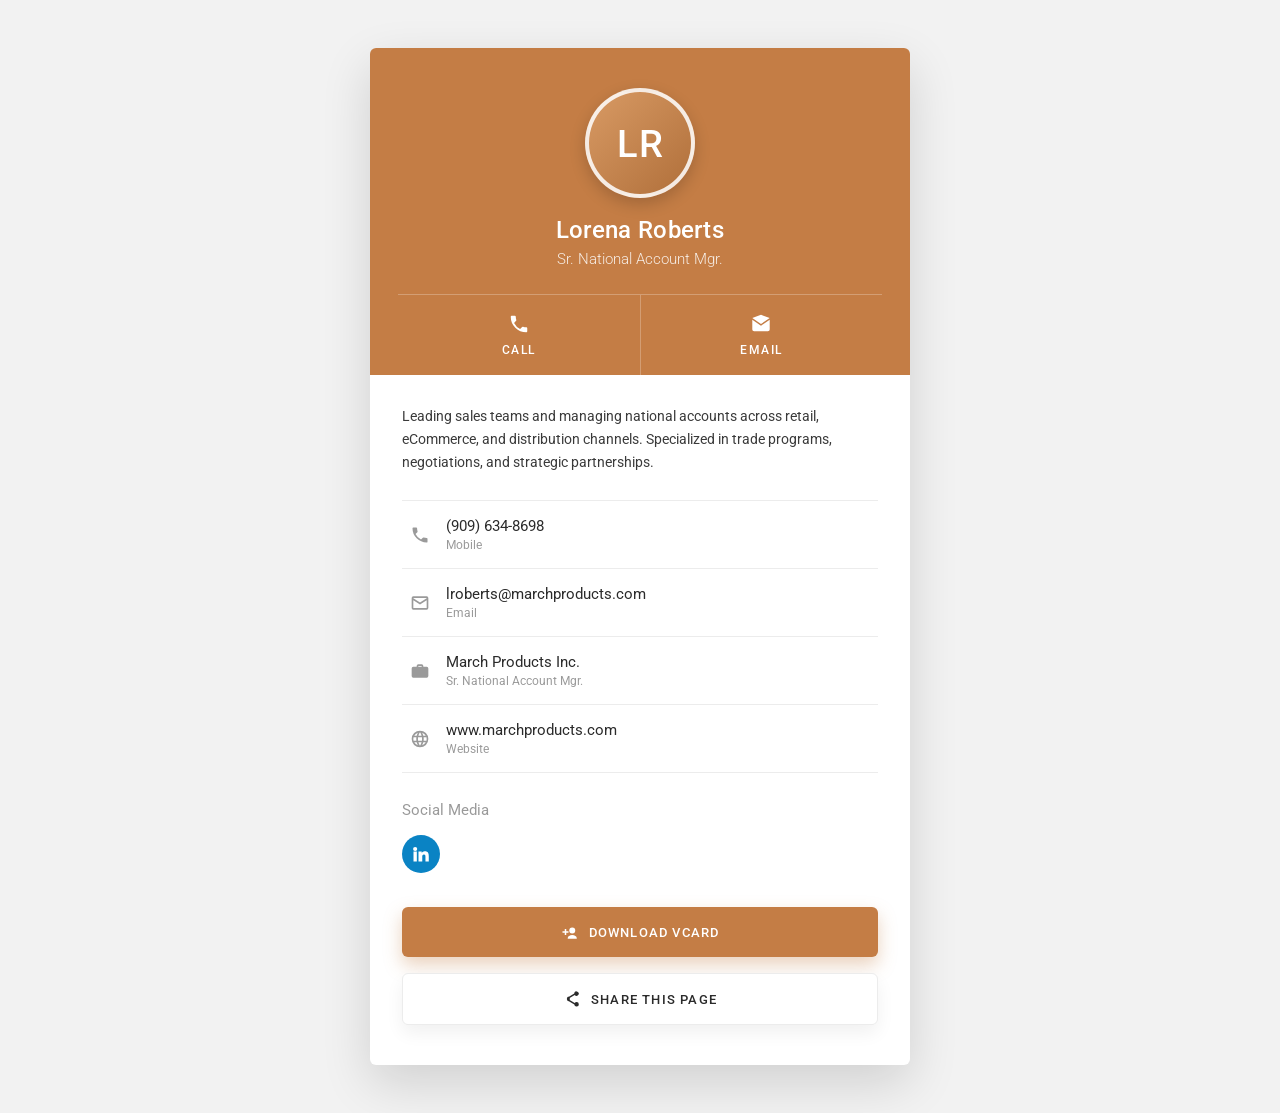
==== index.html @ 9d454ea3 "Add digital business card template Self-contained HTML/CSS/JS digital business card matching the des" ====
<!DOCTYPE html>
<html lang="en">
<head>
  <meta charset="UTF-8" />
  <meta name="viewport" content="width=device-width, initial-scale=1.0" />
  <title>Lorena Roberts — Digital Business Card</title>
  <meta name="description" content="Lorena Roberts, Sr. National Account Mgr. at March Products Inc." />
  <link rel="preconnect" href="https://fonts.googleapis.com" />
  <link rel="preconnect" href="https://fonts.gstatic.com" crossorigin />
  <link href="https://fonts.googleapis.com/css2?family=Roboto:wght@300;400;500;700&display=swap" rel="stylesheet" />
  <link rel="stylesheet" href="styles.css" />
</head>
<body>
  <main class="card" id="card">
    <!-- Header -->
    <header class="card__header">
      <div class="avatar" id="avatar">
        <img
          src="photo.jpg"
          alt="Portrait of Lorena Roberts"
          id="avatarImg"
          onerror="this.remove()"
        />
        <span class="avatar__initials" id="avatarInitials">LR</span>
      </div>
      <h1 class="card__name" id="name">Lorena Roberts</h1>
      <p class="card__role" id="role">Sr. National Account Mgr.</p>

      <div class="quick-actions">
        <a class="quick-actions__btn" id="quickCall" href="tel:+19096348698" aria-label="Call">
          <svg viewBox="0 0 24 24" aria-hidden="true">
            <path d="M6.62 10.79a15.05 15.05 0 0 0 6.59 6.59l2.2-2.2a1 1 0 0 1 1.02-.24 11.36 11.36 0 0 0 3.57.57 1 1 0 0 1 1 1V20a1 1 0 0 1-1 1A17 17 0 0 1 3 4a1 1 0 0 1 1-1h3.5a1 1 0 0 1 1 1 11.36 11.36 0 0 0 .57 3.57 1 1 0 0 1-.25 1.02l-2.2 2.2Z"/>
          </svg>
          <span>Call</span>
        </a>
        <a class="quick-actions__btn" id="quickEmail" href="mailto:lroberts@marchproducts.com" aria-label="Email">
          <svg viewBox="0 0 24 24" aria-hidden="true">
            <path d="M2.5 5.5 12 12l9.5-6.5L12 2 2.5 5.5Zm0 1.8V18a2 2 0 0 0 2 2h15a2 2 0 0 0 2-2V7.3L12 13.8 2.5 7.3Z"/>
          </svg>
          <span>Email</span>
        </a>
      </div>
    </header>

    <!-- Body -->
    <section class="card__body">
      <p class="bio" id="bio">
        Leading sales teams and managing national accounts across retail,
        eCommerce, and distribution channels. Specialized in trade programs,
        negotiations, and strategic partnerships.
      </p>

      <ul class="details">
        <li class="detail">
          <span class="detail__icon" aria-hidden="true">
            <svg viewBox="0 0 24 24"><path d="M6.62 10.79a15.05 15.05 0 0 0 6.59 6.59l2.2-2.2a1 1 0 0 1 1.02-.24 11.36 11.36 0 0 0 3.57.57 1 1 0 0 1 1 1V20a1 1 0 0 1-1 1A17 17 0 0 1 3 4a1 1 0 0 1 1-1h3.5a1 1 0 0 1 1 1 11.36 11.36 0 0 0 .57 3.57 1 1 0 0 1-.25 1.02l-2.2 2.2Z"/></svg>
          </span>
          <a class="detail__main" href="tel:+19096348698">(909) 634-8698</a>
          <span class="detail__label">Mobile</span>
        </li>
        <li class="detail">
          <span class="detail__icon" aria-hidden="true">
            <svg viewBox="0 0 24 24"><path d="M4 4h16a2 2 0 0 1 2 2v12a2 2 0 0 1-2 2H4a2 2 0 0 1-2-2V6a2 2 0 0 1 2-2Zm0 2v.4l8 5 8-5V6H4Zm16 2.7-8 5-8-5V18h16V8.7Z"/></svg>
          </span>
          <a class="detail__main" href="mailto:lroberts@marchproducts.com">lroberts@marchproducts.com</a>
          <span class="detail__label">Email</span>
        </li>
        <li class="detail">
          <span class="detail__icon" aria-hidden="true">
            <svg viewBox="0 0 24 24"><path d="M10 4h4a2 2 0 0 1 2 2v1h4a2 2 0 0 1 2 2v9a2 2 0 0 1-2 2H4a2 2 0 0 1-2-2V9a2 2 0 0 1 2-2h4V6a2 2 0 0 1 2-2Zm0 3h4V6h-4v1Z"/></svg>
          </span>
          <span class="detail__main">March Products Inc.</span>
          <span class="detail__label">Sr. National Account Mgr.</span>
        </li>
        <li class="detail">
          <span class="detail__icon" aria-hidden="true">
            <svg viewBox="0 0 24 24"><path d="M12 2a10 10 0 1 0 0 20 10 10 0 0 0 0-20Zm6.92 6h-2.95a15.7 15.7 0 0 0-1.38-3.56A8.03 8.03 0 0 1 18.92 8ZM12 4.04c.83 1.2 1.48 2.53 1.91 3.96h-3.82c.43-1.43 1.08-2.76 1.91-3.96ZM4.26 14a7.96 7.96 0 0 1 0-4h3.38a16.6 16.6 0 0 0 0 4H4.26Zm.82 2h2.95c.34 1.27.8 2.46 1.38 3.56A8.03 8.03 0 0 1 5.08 16Zm2.95-8H5.08a8.03 8.03 0 0 1 4.33-3.56A15.7 15.7 0 0 0 8.03 8ZM12 19.96c-.83-1.2-1.48-2.53-1.91-3.96h3.82c-.43 1.43-1.08 2.76-1.91 3.96ZM14.34 14H9.66a14.7 14.7 0 0 1 0-4h4.68a14.7 14.7 0 0 1 0 4Zm.25 5.56c.58-1.1 1.04-2.29 1.38-3.56h2.95a8.03 8.03 0 0 1-4.33 3.56ZM16.36 14a16.6 16.6 0 0 0 0-4h3.38a7.96 7.96 0 0 1 0 4h-3.38Z"/></svg>
          </span>
          <a class="detail__main" href="https://www.marchproducts.com" target="_blank" rel="noopener">www.marchproducts.com</a>
          <span class="detail__label">Website</span>
        </li>
      </ul>

      <div class="social">
        <h2 class="social__title">Social Media</h2>
        <div class="social__links">
          <a class="social__link social__link--linkedin" href="https://www.linkedin.com/" target="_blank" rel="noopener" aria-label="LinkedIn">
            <svg viewBox="0 0 24 24" aria-hidden="true"><path d="M4.98 3.5A2.5 2.5 0 1 1 5 8.5a2.5 2.5 0 0 1-.02-5ZM3 9h4v12H3V9Zm6 0h3.8v1.64h.05A4.17 4.17 0 0 1 16.6 8.8c4 0 4.74 2.63 4.74 6.05V21h-4v-5.36c0-1.28-.02-2.92-1.78-2.92-1.78 0-2.05 1.39-2.05 2.83V21H9V9Z"/></svg>
          </a>
        </div>
      </div>

      <button class="btn btn--primary" id="downloadBtn" type="button">
        <svg viewBox="0 0 24 24" aria-hidden="true"><path d="M15 14a4 4 0 1 0-4-4 4 4 0 0 0 4 4Zm0 2c-3.31 0-6 1.79-6 4v1h12v-1c0-2.21-2.69-4-6-4ZM5 11H2v2h3v3h2v-3h3v-2H7V8H5v3Z"/></svg>
        Download vCard
      </button>
      <button class="btn btn--ghost" id="shareBtn" type="button">
        <svg viewBox="0 0 24 24" aria-hidden="true"><path d="M18 16a3 3 0 0 0-2.4 1.2l-6.7-3.9a3 3 0 0 0 0-2.6l6.7-3.9A3 3 0 1 0 15 4a3 3 0 0 0 .1.8L8.4 8.7a3 3 0 1 0 0 6.6l6.7 3.9A3 3 0 1 0 18 16Z"/></svg>
        Share This Page
      </button>
    </section>
  </main>

  <script src="script.js"></script>
</body>
</html>
---- styles.css ----
:root {
  --accent: #c47d45;
  --accent-dark: #b06f3a;
  --bg: #f2f2f2;
  --text: #2b2b2b;
  --muted: #9a9a9a;
  --line: #ececec;
  --white: #ffffff;
  --radius: 6px;
  --shadow: 0 18px 50px rgba(0, 0, 0, 0.14);
}

* {
  box-sizing: border-box;
}

html,
body {
  margin: 0;
  padding: 0;
}

body {
  font-family: "Roboto", -apple-system, BlinkMacSystemFont, "Segoe UI", sans-serif;
  background: var(--bg);
  color: var(--text);
  min-height: 100vh;
  display: flex;
  justify-content: center;
  align-items: flex-start;
  padding: 48px 16px;
  -webkit-font-smoothing: antialiased;
}

.card {
  width: 100%;
  max-width: 540px;
  background: var(--white);
  border-radius: var(--radius);
  box-shadow: var(--shadow);
  overflow: hidden;
}

/* ---------- Header ---------- */
.card__header {
  background: var(--accent);
  color: var(--white);
  text-align: center;
  padding: 40px 28px 0;
}

.avatar {
  width: 110px;
  height: 110px;
  margin: 0 auto 18px;
  border-radius: 50%;
  overflow: hidden;
  border: 4px solid rgba(255, 255, 255, 0.85);
  box-shadow: 0 6px 16px rgba(0, 0, 0, 0.18);
}

.avatar {
  position: relative;
  display: flex;
  align-items: center;
  justify-content: center;
  background: linear-gradient(135deg, #d89a64, #b06f3a);
}

.avatar img {
  position: absolute;
  inset: 0;
  width: 100%;
  height: 100%;
  object-fit: cover;
  display: block;
}

.avatar__initials {
  font-size: 2.4rem;
  font-weight: 500;
  color: #fff;
  letter-spacing: 1px;
  user-select: none;
}

.card__name {
  margin: 0 0 6px;
  font-size: 1.5rem;
  font-weight: 500;
  letter-spacing: 0.3px;
}

.card__role {
  margin: 0 0 26px;
  font-size: 0.95rem;
  font-weight: 300;
  color: rgba(255, 255, 255, 0.85);
}

.quick-actions {
  display: flex;
  border-top: 1px solid rgba(255, 255, 255, 0.25);
}

.quick-actions__btn {
  flex: 1;
  display: flex;
  flex-direction: column;
  align-items: center;
  gap: 8px;
  padding: 18px 0;
  color: var(--white);
  text-decoration: none;
  font-size: 0.72rem;
  font-weight: 500;
  letter-spacing: 1.5px;
  text-transform: uppercase;
  transition: background 0.18s ease;
}

.quick-actions__btn:hover {
  background: rgba(0, 0, 0, 0.08);
}

.quick-actions__btn + .quick-actions__btn {
  border-left: 1px solid rgba(255, 255, 255, 0.25);
}

.quick-actions__btn svg {
  width: 22px;
  height: 22px;
  fill: var(--white);
}

/* ---------- Body ---------- */
.card__body {
  padding: 30px 32px 40px;
}

.bio {
  margin: 0 0 26px;
  font-size: 0.9rem;
  line-height: 1.6;
  color: #3a3a3a;
}

.details {
  list-style: none;
  margin: 0 0 28px;
  padding: 0;
  border-top: 1px solid var(--line);
}

.detail {
  display: grid;
  grid-template-columns: 36px 1fr;
  grid-template-rows: auto auto;
  align-items: center;
  column-gap: 8px;
  padding: 16px 0;
  border-bottom: 1px solid var(--line);
}

.detail__icon {
  grid-row: 1 / span 2;
  display: flex;
  align-items: center;
  justify-content: center;
}

.detail__icon svg {
  width: 20px;
  height: 20px;
  fill: var(--muted);
}

.detail__main {
  grid-column: 2;
  font-size: 0.92rem;
  color: var(--text);
  text-decoration: none;
}

a.detail__main:hover {
  color: var(--accent);
  text-decoration: underline;
}

.detail__label {
  grid-column: 2;
  font-size: 0.78rem;
  color: var(--muted);
  margin-top: 2px;
}

/* ---------- Social ---------- */
.social {
  margin-bottom: 34px;
}

.social__title {
  font-size: 0.95rem;
  font-weight: 400;
  color: var(--muted);
  margin: 0 0 16px;
}

.social__links {
  display: flex;
  gap: 12px;
}

.social__link {
  width: 38px;
  height: 38px;
  border-radius: 50%;
  display: flex;
  align-items: center;
  justify-content: center;
  transition: transform 0.15s ease, opacity 0.15s ease;
}

.social__link:hover {
  transform: translateY(-2px);
  opacity: 0.9;
}

.social__link svg {
  width: 20px;
  height: 20px;
  fill: var(--white);
}

.social__link--linkedin {
  background: #0a83c4;
}

/* ---------- Buttons ---------- */
.btn {
  width: 100%;
  border: none;
  border-radius: var(--radius);
  padding: 16px 20px;
  font-family: inherit;
  font-size: 0.82rem;
  font-weight: 500;
  letter-spacing: 1.2px;
  text-transform: uppercase;
  cursor: pointer;
  display: flex;
  align-items: center;
  justify-content: center;
  gap: 10px;
  transition: transform 0.12s ease, box-shadow 0.18s ease, background 0.18s ease;
}

.btn svg {
  width: 18px;
  height: 18px;
}

.btn:active {
  transform: translateY(1px);
}

.btn--primary {
  background: var(--accent);
  color: var(--white);
  box-shadow: 0 8px 18px rgba(196, 125, 69, 0.35);
  margin-bottom: 16px;
}

.btn--primary svg {
  fill: var(--white);
}

.btn--primary:hover {
  background: var(--accent-dark);
}

.btn--ghost {
  background: var(--white);
  color: var(--text);
  border: 1px solid var(--line);
  box-shadow: 0 8px 18px rgba(0, 0, 0, 0.06);
}

.btn--ghost svg {
  fill: var(--text);
}

.btn--ghost:hover {
  background: #fafafa;
}

/* ---------- Toast ---------- */
.toast {
  position: fixed;
  left: 50%;
  bottom: 28px;
  transform: translateX(-50%) translateY(20px);
  background: #2b2b2b;
  color: #fff;
  padding: 12px 22px;
  border-radius: 30px;
  font-size: 0.85rem;
  opacity: 0;
  pointer-events: none;
  transition: opacity 0.25s ease, transform 0.25s ease;
  z-index: 50;
}

.toast.show {
  opacity: 1;
  transform: translateX(-50%) translateY(0);
}

@media (max-width: 420px) {
  body {
    padding: 0;
  }
  .card {
    border-radius: 0;
    min-height: 100vh;
  }
}
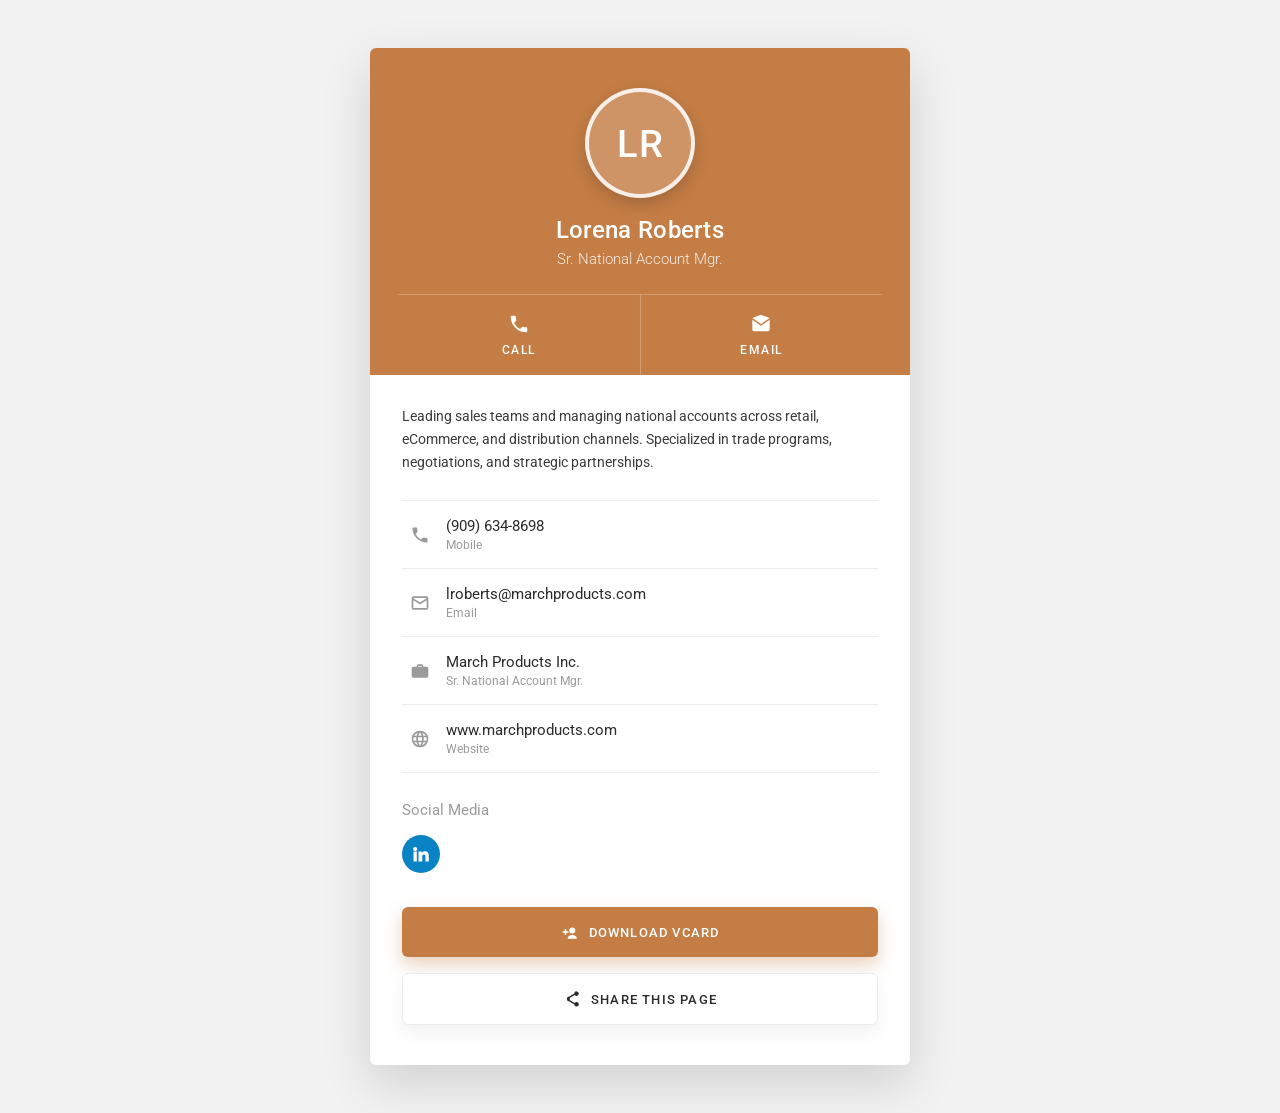
==== commit c4e80a1e: "Refactor into a reusable, config-driven card template All card content now lives in a single config." ====
--- a/index.html
+++ b/index.html
@@ -3,91 +3,41 @@
 <head>
   <meta charset="UTF-8" />
   <meta name="viewport" content="width=device-width, initial-scale=1.0" />
-  <title>Lorena Roberts — Digital Business Card</title>
-  <meta name="description" content="Lorena Roberts, Sr. National Account Mgr. at March Products Inc." />
+  <title>Digital Business Card</title>
+  <meta name="description" content="Digital business card" />
   <link rel="preconnect" href="https://fonts.googleapis.com" />
   <link rel="preconnect" href="https://fonts.gstatic.com" crossorigin />
   <link href="https://fonts.googleapis.com/css2?family=Roboto:wght@300;400;500;700&display=swap" rel="stylesheet" />
   <link rel="stylesheet" href="styles.css" />
 </head>
 <body>
+  <!-- The card is built from config.js — you normally never edit this file. -->
   <main class="card" id="card">
-    <!-- Header -->
     <header class="card__header">
-      <div class="avatar" id="avatar">
-        <img
-          src="photo.jpg"
-          alt="Portrait of Lorena Roberts"
-          id="avatarImg"
-          onerror="this.remove()"
-        />
-        <span class="avatar__initials" id="avatarInitials">LR</span>
-      </div>
-      <h1 class="card__name" id="name">Lorena Roberts</h1>
-      <p class="card__role" id="role">Sr. National Account Mgr.</p>
+      <div class="avatar" id="avatar"></div>
+      <h1 class="card__name" id="name"></h1>
+      <p class="card__role" id="role"></p>
 
       <div class="quick-actions">
-        <a class="quick-actions__btn" id="quickCall" href="tel:+19096348698" aria-label="Call">
-          <svg viewBox="0 0 24 24" aria-hidden="true">
-            <path d="M6.62 10.79a15.05 15.05 0 0 0 6.59 6.59l2.2-2.2a1 1 0 0 1 1.02-.24 11.36 11.36 0 0 0 3.57.57 1 1 0 0 1 1 1V20a1 1 0 0 1-1 1A17 17 0 0 1 3 4a1 1 0 0 1 1-1h3.5a1 1 0 0 1 1 1 11.36 11.36 0 0 0 .57 3.57 1 1 0 0 1-.25 1.02l-2.2 2.2Z"/>
-          </svg>
+        <a class="quick-actions__btn" id="quickCall" aria-label="Call">
+          <svg viewBox="0 0 24 24" aria-hidden="true"><path d="M6.62 10.79a15.05 15.05 0 0 0 6.59 6.59l2.2-2.2a1 1 0 0 1 1.02-.24 11.36 11.36 0 0 0 3.57.57 1 1 0 0 1 1 1V20a1 1 0 0 1-1 1A17 17 0 0 1 3 4a1 1 0 0 1 1-1h3.5a1 1 0 0 1 1 1 11.36 11.36 0 0 0 .57 3.57 1 1 0 0 1-.25 1.02l-2.2 2.2Z"/></svg>
           <span>Call</span>
         </a>
-        <a class="quick-actions__btn" id="quickEmail" href="mailto:lroberts@marchproducts.com" aria-label="Email">
-          <svg viewBox="0 0 24 24" aria-hidden="true">
-            <path d="M2.5 5.5 12 12l9.5-6.5L12 2 2.5 5.5Zm0 1.8V18a2 2 0 0 0 2 2h15a2 2 0 0 0 2-2V7.3L12 13.8 2.5 7.3Z"/>
-          </svg>
+        <a class="quick-actions__btn" id="quickEmail" aria-label="Email">
+          <svg viewBox="0 0 24 24" aria-hidden="true"><path d="M2.5 5.5 12 12l9.5-6.5L12 2 2.5 5.5Zm0 1.8V18a2 2 0 0 0 2 2h15a2 2 0 0 0 2-2V7.3L12 13.8 2.5 7.3Z"/></svg>
           <span>Email</span>
         </a>
       </div>
     </header>
 
-    <!-- Body -->
     <section class="card__body">
-      <p class="bio" id="bio">
-        Leading sales teams and managing national accounts across retail,
-        eCommerce, and distribution channels. Specialized in trade programs,
-        negotiations, and strategic partnerships.
-      </p>
+      <p class="bio" id="bio"></p>
 
-      <ul class="details">
-        <li class="detail">
-          <span class="detail__icon" aria-hidden="true">
-            <svg viewBox="0 0 24 24"><path d="M6.62 10.79a15.05 15.05 0 0 0 6.59 6.59l2.2-2.2a1 1 0 0 1 1.02-.24 11.36 11.36 0 0 0 3.57.57 1 1 0 0 1 1 1V20a1 1 0 0 1-1 1A17 17 0 0 1 3 4a1 1 0 0 1 1-1h3.5a1 1 0 0 1 1 1 11.36 11.36 0 0 0 .57 3.57 1 1 0 0 1-.25 1.02l-2.2 2.2Z"/></svg>
-          </span>
-          <a class="detail__main" href="tel:+19096348698">(909) 634-8698</a>
-          <span class="detail__label">Mobile</span>
-        </li>
-        <li class="detail">
-          <span class="detail__icon" aria-hidden="true">
-            <svg viewBox="0 0 24 24"><path d="M4 4h16a2 2 0 0 1 2 2v12a2 2 0 0 1-2 2H4a2 2 0 0 1-2-2V6a2 2 0 0 1 2-2Zm0 2v.4l8 5 8-5V6H4Zm16 2.7-8 5-8-5V18h16V8.7Z"/></svg>
-          </span>
-          <a class="detail__main" href="mailto:lroberts@marchproducts.com">lroberts@marchproducts.com</a>
-          <span class="detail__label">Email</span>
-        </li>
-        <li class="detail">
-          <span class="detail__icon" aria-hidden="true">
-            <svg viewBox="0 0 24 24"><path d="M10 4h4a2 2 0 0 1 2 2v1h4a2 2 0 0 1 2 2v9a2 2 0 0 1-2 2H4a2 2 0 0 1-2-2V9a2 2 0 0 1 2-2h4V6a2 2 0 0 1 2-2Zm0 3h4V6h-4v1Z"/></svg>
-          </span>
-          <span class="detail__main">March Products Inc.</span>
-          <span class="detail__label">Sr. National Account Mgr.</span>
-        </li>
-        <li class="detail">
-          <span class="detail__icon" aria-hidden="true">
-            <svg viewBox="0 0 24 24"><path d="M12 2a10 10 0 1 0 0 20 10 10 0 0 0 0-20Zm6.92 6h-2.95a15.7 15.7 0 0 0-1.38-3.56A8.03 8.03 0 0 1 18.92 8ZM12 4.04c.83 1.2 1.48 2.53 1.91 3.96h-3.82c.43-1.43 1.08-2.76 1.91-3.96ZM4.26 14a7.96 7.96 0 0 1 0-4h3.38a16.6 16.6 0 0 0 0 4H4.26Zm.82 2h2.95c.34 1.27.8 2.46 1.38 3.56A8.03 8.03 0 0 1 5.08 16Zm2.95-8H5.08a8.03 8.03 0 0 1 4.33-3.56A15.7 15.7 0 0 0 8.03 8ZM12 19.96c-.83-1.2-1.48-2.53-1.91-3.96h3.82c-.43 1.43-1.08 2.76-1.91 3.96ZM14.34 14H9.66a14.7 14.7 0 0 1 0-4h4.68a14.7 14.7 0 0 1 0 4Zm.25 5.56c.58-1.1 1.04-2.29 1.38-3.56h2.95a8.03 8.03 0 0 1-4.33 3.56ZM16.36 14a16.6 16.6 0 0 0 0-4h3.38a7.96 7.96 0 0 1 0 4h-3.38Z"/></svg>
-          </span>
-          <a class="detail__main" href="https://www.marchproducts.com" target="_blank" rel="noopener">www.marchproducts.com</a>
-          <span class="detail__label">Website</span>
-        </li>
-      </ul>
+      <ul class="details" id="details"></ul>
 
-      <div class="social">
+      <div class="social" id="social" hidden>
         <h2 class="social__title">Social Media</h2>
-        <div class="social__links">
-          <a class="social__link social__link--linkedin" href="https://www.linkedin.com/" target="_blank" rel="noopener" aria-label="LinkedIn">
-            <svg viewBox="0 0 24 24" aria-hidden="true"><path d="M4.98 3.5A2.5 2.5 0 1 1 5 8.5a2.5 2.5 0 0 1-.02-5ZM3 9h4v12H3V9Zm6 0h3.8v1.64h.05A4.17 4.17 0 0 1 16.6 8.8c4 0 4.74 2.63 4.74 6.05V21h-4v-5.36c0-1.28-.02-2.92-1.78-2.92-1.78 0-2.05 1.39-2.05 2.83V21H9V9Z"/></svg>
-          </a>
-        </div>
+        <div class="social__links" id="socialLinks"></div>
       </div>
 
       <button class="btn btn--primary" id="downloadBtn" type="button">
@@ -101,6 +51,7 @@
     </section>
   </main>
 
-  <script src="script.js"></script>
+  <script src="config.js"></script>
+  <script src="app.js"></script>
 </body>
 </html>
--- a/styles.css
+++ b/styles.css
@@ -64,7 +64,7 @@
   display: flex;
   align-items: center;
   justify-content: center;
-  background: linear-gradient(135deg, #d89a64, #b06f3a);
+  background: rgba(255, 255, 255, 0.18);
 }
 
 .avatar img {
